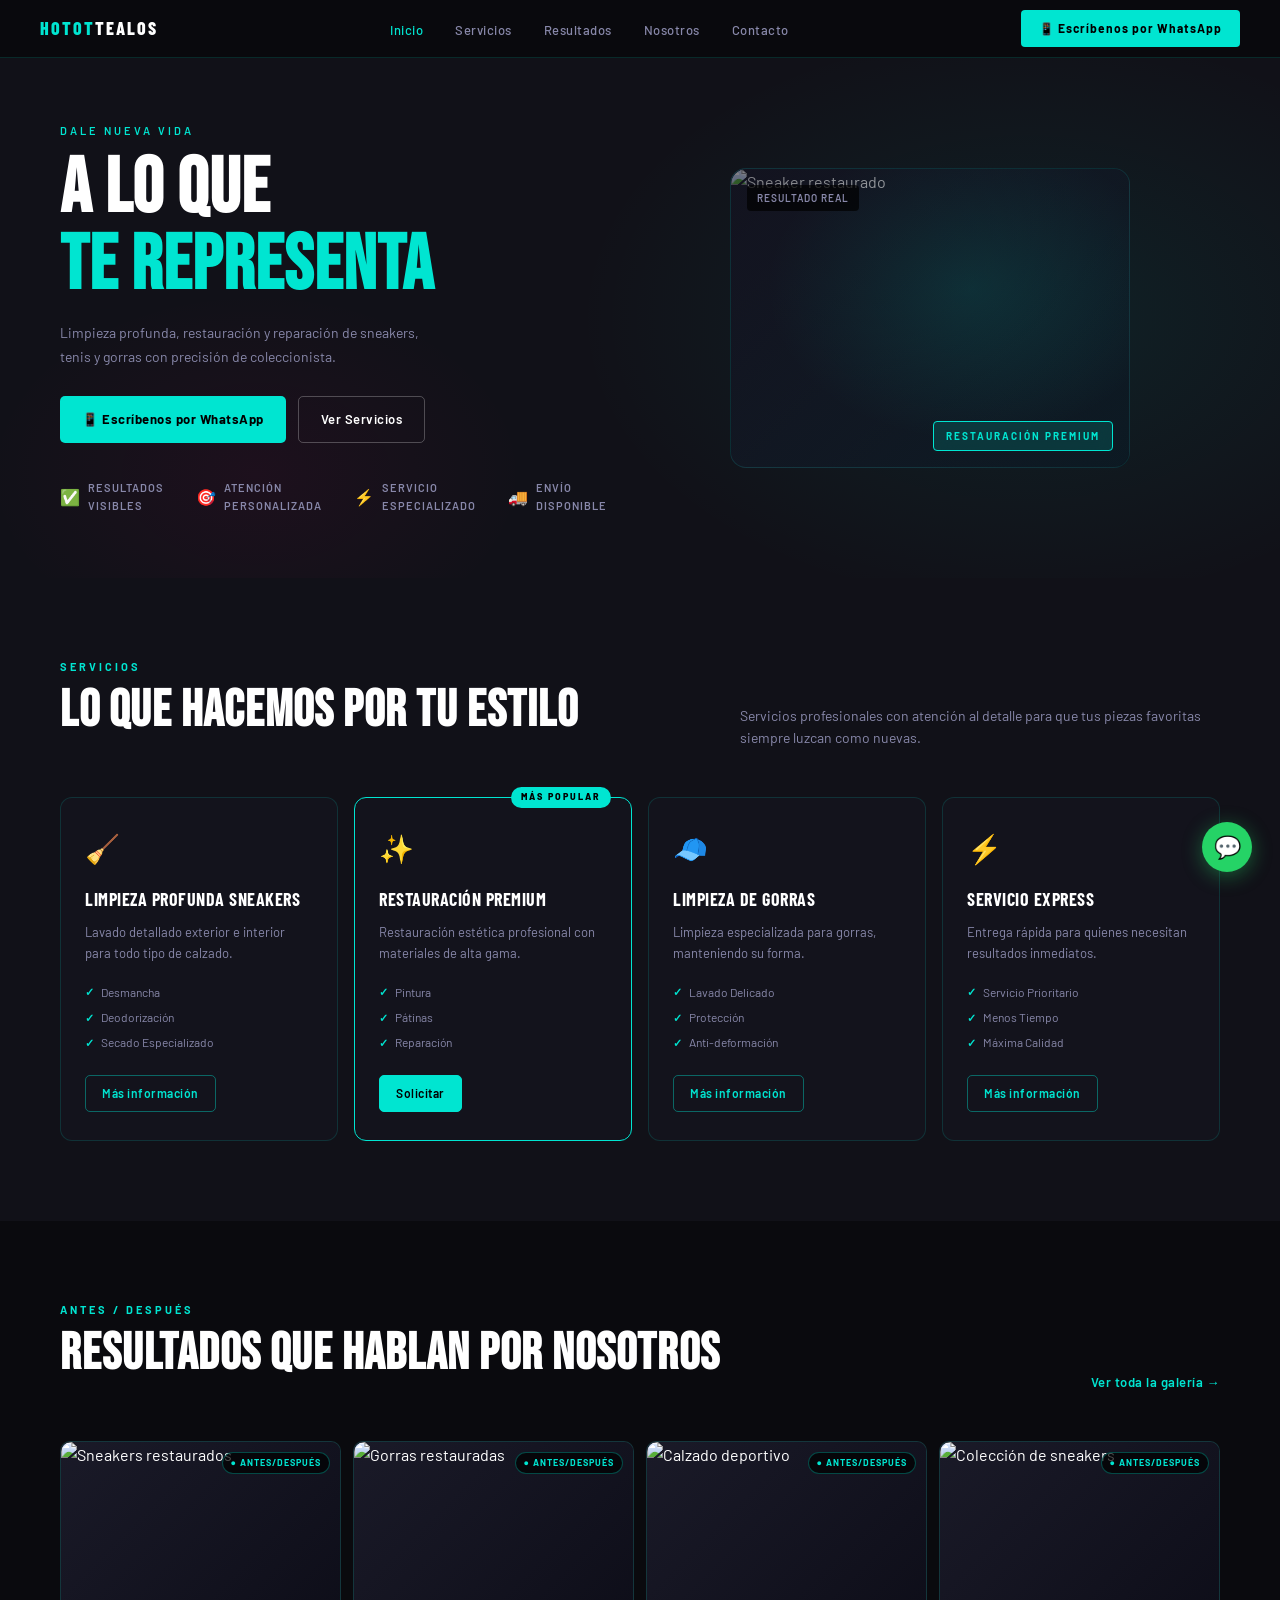
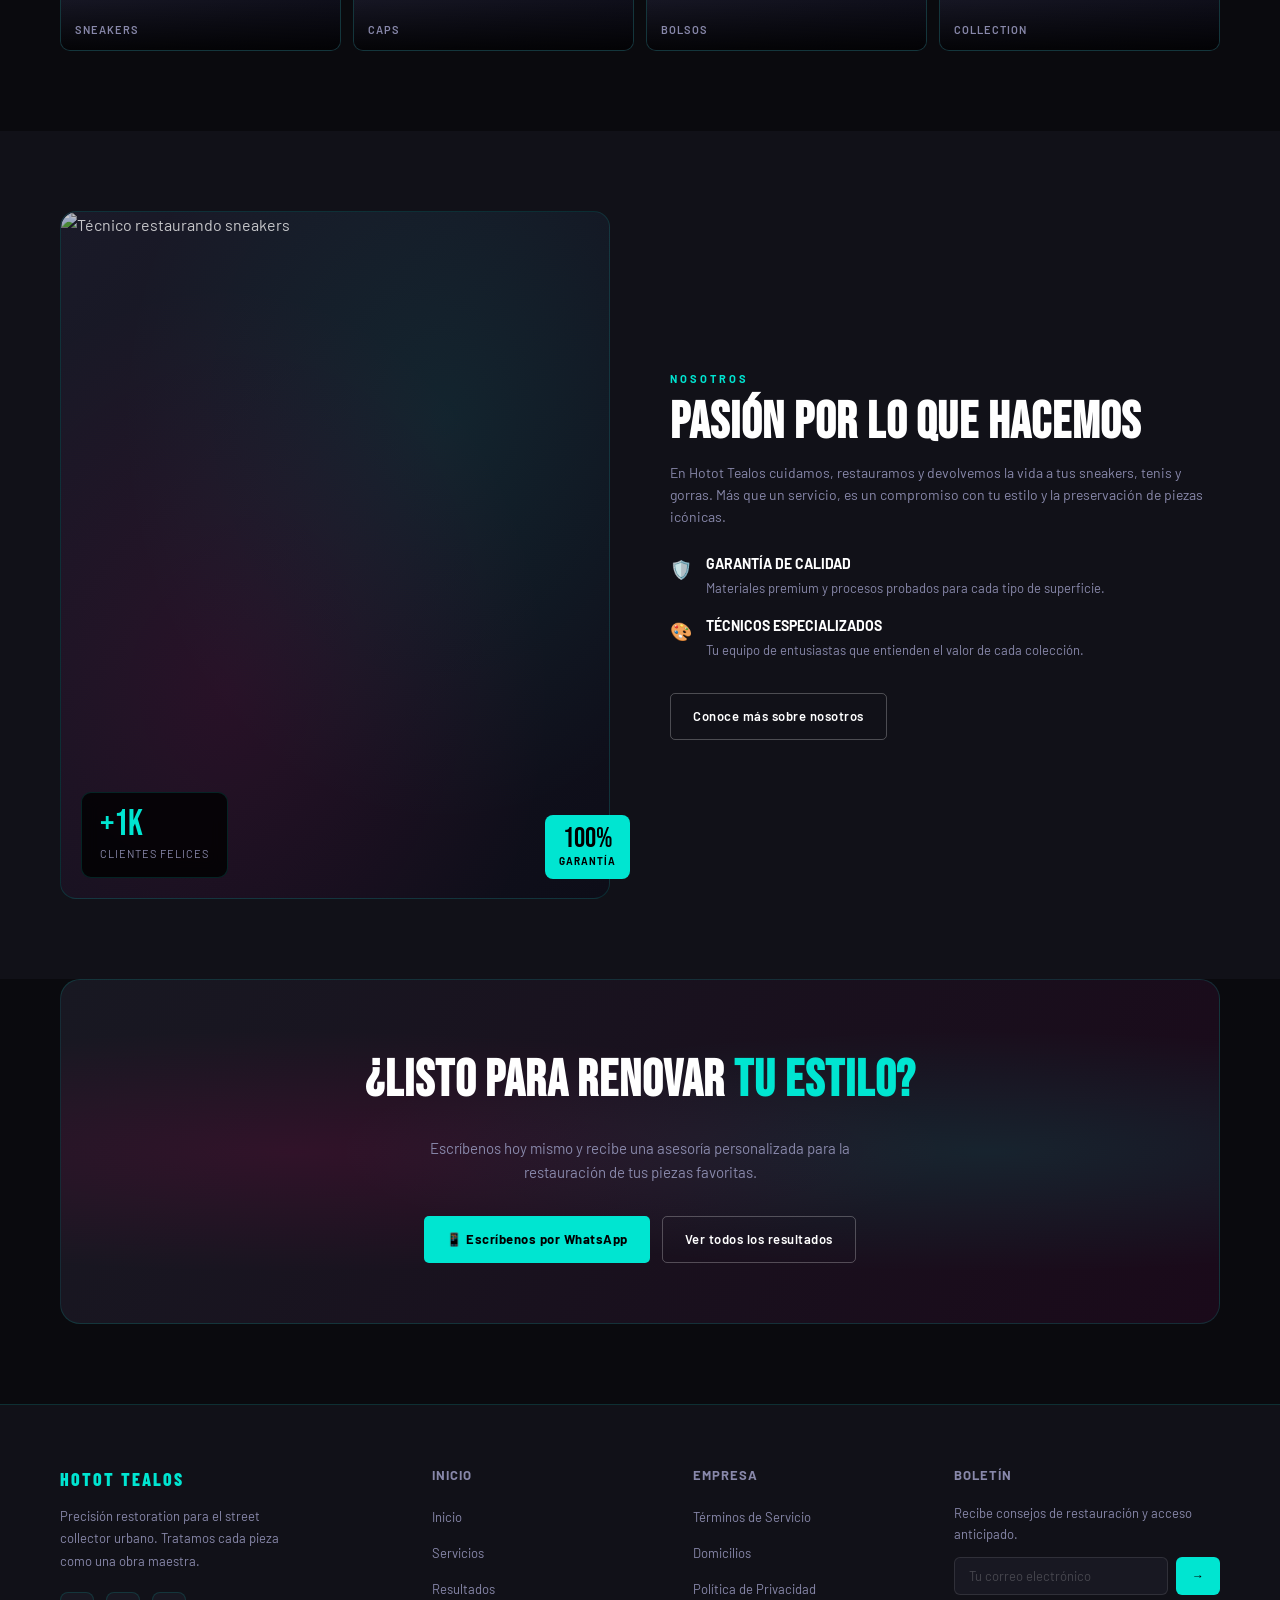
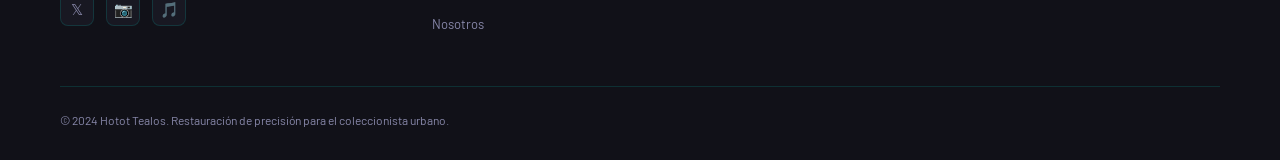
==== index.html @ 420d9d41 "sexo o si neeegro" ====
<!DOCTYPE html>
<html lang="es">
<head>
  <meta charset="UTF-8">
  <meta name="viewport" content="width=device-width, initial-scale=1.0">
  <title>Hotot Tealos – Inicio</title>
  <link href="https://fonts.googleapis.com/css2?family=Bebas+Neue&family=Barlow:wght@400;500;600;700;900&family=Barlow+Condensed:wght@700;800&display=swap" rel="stylesheet">
  <link rel="stylesheet" href="shared.css">
  <style>
    /* ══════════════════════════════
       HERO
    ══════════════════════════════ */
    .hero {
      display: grid; grid-template-columns: 1fr 1fr;
      min-height: 520px; padding: 60px;
      position: relative; overflow: hidden;
      background: var(--dark2);
    }
    .hero::before {
      content: ''; position: absolute; inset: 0;
      background: radial-gradient(ellipse 50% 80% at 80% 50%, rgba(0,229,209,.08) 0%, transparent 70%),
                  radial-gradient(ellipse 30% 50% at 20% 80%, rgba(224,0,106,.06) 0%, transparent 70%);
    }
    .hero-text {
      position: relative; z-index: 2;
      display: flex; flex-direction: column; justify-content: center;
    }
    .hero-eyebrow {
      font-size: 11px; font-weight: 600; letter-spacing: 3px;
      color: var(--cyan); text-transform: uppercase; margin-bottom: 12px;
    }
    .hero-title {
      font-family: var(--font-display);
      font-size: clamp(52px, 6vw, 82px);
      line-height: 1.0; letter-spacing: 1px; margin-bottom: 16px;
    }
    .hero-title .accent { color: var(--cyan); display: block; }
    .hero-desc { color: var(--muted); font-size: 14px; max-width: 380px; margin-bottom: 28px; line-height: 1.7; }
    .hero-btns { display: flex; gap: 12px; flex-wrap: wrap; margin-bottom: 36px; }
    .hero-stats { display: flex; gap: 32px; }
    .hero-stat { display: flex; align-items: center; gap: 8px; }
    .hero-stat-icon { color: var(--cyan); font-size: 16px; }
    .hero-stat-text { font-size: 11px; font-weight: 600; text-transform: uppercase; letter-spacing: 1px; color: var(--muted); }

    .hero-visual {
      position: relative; z-index: 2;
      display: flex; align-items: center; justify-content: center;
    }
    .hero-shoe-box {
      width: 100%; max-width: 400px; aspect-ratio: 4/3;
      background: linear-gradient(135deg, #1a1a28 0%, #0d0d18 100%);
      border-radius: 16px; border: 1px solid var(--border);
      display: flex; align-items: center; justify-content: center;
      position: relative; overflow: hidden;
    }
    .hero-shoe-box::before {
      content: ''; position: absolute; inset: 0;
      background: radial-gradient(ellipse at 60% 40%, rgba(0,229,209,.15) 0%, transparent 60%);
    }
    .hero-img {
      width: 100%; height: 100%; object-fit: cover;
      position: absolute; inset: 0; z-index: 0;
      opacity: 0.85; border-radius: 16px;
    }
    .hero-img-overlay {
      position: absolute; inset: 0; z-index: 1;
      background: linear-gradient(135deg, rgba(10,10,20,0.45) 0%, rgba(0,229,209,0.06) 100%);
      border-radius: 16px;
    }
    .hero-badge {
      position: absolute; bottom: 16px; right: 16px; z-index: 2;
      background: rgba(0,229,209,.15); border: 1px solid var(--cyan);
      color: var(--cyan); font-size: 10px; font-weight: 700;
      letter-spacing: 2px; padding: 6px 12px; border-radius: 4px;
      backdrop-filter: blur(8px);
    }
    .hero-tag {
      position: absolute; top: 16px; left: 16px; z-index: 2;
      background: rgba(0,0,0,.7); color: var(--muted);
      font-size: 10px; font-weight: 600; letter-spacing: 1px;
      padding: 5px 10px; border-radius: 4px;
    }

    /* ══════════════════════════════
       SERVICIOS (preview en home)
    ══════════════════════════════ */
    .services-grid { display: grid; grid-template-columns: repeat(4, 1fr); gap: 16px; }
    .service-card {
      background: var(--card); border: 1px solid var(--border);
      border-radius: 12px; padding: 28px 24px;
      transition: border-color .25s, transform .25s;
      cursor: pointer; position: relative;
    }
    .service-card:hover { border-color: var(--cyan); transform: translateY(-3px); }
    .service-card.popular { border-color: var(--cyan); }
    .popular-badge {
      position: absolute; top: -11px; right: 20px;
      background: var(--cyan); color: #000;
      font-size: 9px; font-weight: 800; letter-spacing: 2px;
      padding: 3px 10px; border-radius: 20px;
    }
    .service-icon { font-size: 28px; margin-bottom: 14px; }
    .service-name { font-family: var(--font-cond); font-size: 18px; font-weight: 700; margin-bottom: 8px; letter-spacing: 0.5px; }
    .service-desc { color: var(--muted); font-size: 13px; line-height: 1.6; margin-bottom: 16px; }
    .service-features { list-style: none; margin-bottom: 20px; }
    .service-features li { font-size: 12px; color: var(--muted); padding: 3px 0; display: flex; align-items: center; gap: 7px; }
    .service-features li::before { content: '✓'; color: var(--cyan); font-weight: 700; font-size: 11px; }

    /* ══════════════════════════════
       GALERÍA (preview en home)
    ══════════════════════════════ */
    .gallery-grid { display: grid; grid-template-columns: repeat(4, 1fr); gap: 12px; }
    .gallery-item {
      aspect-ratio: 4/3; background: var(--dark3);
      border-radius: 10px; overflow: hidden; position: relative;
      border: 1px solid var(--border); cursor: pointer;
      transition: transform .2s;
    }
    .gallery-item:hover { transform: scale(1.02); }
    .gallery-inner {
      width: 100%; height: 100%;
      display: flex; align-items: center; justify-content: center;
      background: linear-gradient(135deg, #1a1a28, #0d0d18);
      position: relative;
    }
    .gallery-img {
      width: 100%; height: 100%; object-fit: cover;
      position: absolute; inset: 0;
      transition: transform .35s ease; border-radius: 10px;
    }
    .gallery-item:hover .gallery-img { transform: scale(1.06); }
    .gallery-label {
      position: absolute; bottom: 0; left: 0; right: 0;
      padding: 20px 14px 12px;
      background: linear-gradient(transparent, rgba(0,0,0,.8));
      font-size: 11px; font-weight: 600; letter-spacing: 1px;
      text-transform: uppercase; color: var(--muted);
    }
    .gallery-tag {
      position: absolute; top: 10px; right: 10px;
      background: rgba(0,0,0,.7); color: var(--cyan);
      font-size: 9px; font-weight: 700; letter-spacing: 1px;
      padding: 3px 8px; border-radius: 20px;
      border: 1px solid rgba(0,229,209,.3);
    }
    .gallery-link {
      display: inline-flex; align-items: center; gap: 6px;
      color: var(--cyan); font-size: 13px; font-weight: 600;
      letter-spacing: 0.5px; text-decoration: none;
      transition: gap .2s;
    }
    .gallery-link:hover { gap: 10px; }

    /* ══════════════════════════════
       NOSOTROS (snippet en home)
    ══════════════════════════════ */
    .about-grid { display: grid; grid-template-columns: 1fr 1fr; gap: 60px; align-items: center; }
    .about-box {
      width: 100%; aspect-ratio: 4/5;
      background: linear-gradient(135deg, #1a1a28, #0d0d18);
      border-radius: 16px; border: 1px solid var(--border);
      display: flex; align-items: center; justify-content: center;
      overflow: hidden; position: relative;
    }
    .about-box::before {
      content: ''; position: absolute; inset: 0;
      background: radial-gradient(ellipse at 30% 70%, rgba(224,0,106,.1) 0%, transparent 60%),
                  radial-gradient(ellipse at 70% 30%, rgba(0,229,209,.08) 0%, transparent 60%);
    }
    .about-img {
      width: 100%; height: 100%; object-fit: cover;
      position: absolute; inset: 0; border-radius: 16px; opacity: 0.75;
    }
    .about-counter {
      position: absolute; bottom: 20px; left: 20px;
      background: rgba(0,0,0,.8); border: 1px solid var(--border);
      border-radius: 10px; padding: 14px 18px; backdrop-filter: blur(8px);
    }
    .about-counter-num { font-family: var(--font-display); font-size: 36px; color: var(--cyan); line-height: 1; }
    .about-counter-label { font-size: 11px; color: var(--muted); letter-spacing: 1px; margin-top: 2px; }
    .about-visual { position: relative; }
    .about-pct {
      position: absolute; bottom: 20px; right: -20px;
      background: var(--cyan); color: #000;
      border-radius: 8px; padding: 10px 14px; text-align: center;
    }
    .about-pct-num { font-family: var(--font-display); font-size: 28px; line-height: 1; }
    .about-pct-label { font-size: 10px; font-weight: 700; letter-spacing: 1px; }
    .about-points { list-style: none; margin: 24px 0 32px; display: flex; flex-direction: column; gap: 16px; }
    .about-point { display: flex; gap: 14px; align-items: flex-start; }
    .about-point-icon { color: var(--cyan); font-size: 18px; flex-shrink: 0; margin-top: 2px; }
    .about-point-title { font-weight: 700; font-size: 14px; margin-bottom: 3px; }
    .about-point-text { color: var(--muted); font-size: 13px; }

    /* ── RESPONSIVE ── */
    @media (max-width: 900px) {
      .hero, .about-grid { grid-template-columns: 1fr; }
      .hero { padding: 40px 24px; }
      .services-grid { grid-template-columns: 1fr 1fr; }
      .gallery-grid { grid-template-columns: repeat(2, 1fr); }
    }
    @media (max-width: 600px) {
      .services-grid { grid-template-columns: 1fr; }
    }
  </style>
</head>
<body>

<!-- ── NAVBAR ── -->
<nav>
  <a href="index.html" class="nav-logo">HOTOT<span>TEALOS</span></a>
  <ul class="nav-links">
    <li><a href="index.html" class="active">Inicio</a></li>
    <li><a href="servicios.html">Servicios</a></li>
    <li><a href="resultados.html">Resultados</a></li>
    <li><a href="nosotros.html">Nosotros</a></li>
    <li><a href="contacto.html">Contacto</a></li>
  </ul>
  <a href="contacto.html" class="btn-wa">📱 Escríbenos por WhatsApp</a>
</nav>

<!-- ══════════ CONTENIDO: INICIO ══════════ -->
<div class="page-content">

  <!-- Hero -->
  <section class="hero">
    <div class="hero-text anim-hero">
      <p class="hero-eyebrow">Dale Nueva Vida</p>
      <h1 class="hero-title">
        A LO QUE<br>
        <span class="accent">TE REPRESENTA</span>
      </h1>
      <p class="hero-desc">Limpieza profunda, restauración y reparación de sneakers, tenis y gorras con precisión de coleccionista.</p>
      <div class="hero-btns">
        <a href="contacto.html" class="btn-primary">📱 Escríbenos por WhatsApp</a>
        <a href="servicios.html" class="btn-outline">Ver Servicios</a>
      </div>
      <div class="hero-stats">
        <div class="hero-stat">
          <span class="hero-stat-icon">✅</span>
          <span class="hero-stat-text">Resultados<br>Visibles</span>
        </div>
        <div class="hero-stat">
          <span class="hero-stat-icon">🎯</span>
          <span class="hero-stat-text">Atención<br>Personalizada</span>
        </div>
        <div class="hero-stat">
          <span class="hero-stat-icon">⚡</span>
          <span class="hero-stat-text">Servicio<br>Especializado</span>
        </div>
        <div class="hero-stat">
          <span class="hero-stat-icon">🚚</span>
          <span class="hero-stat-text">Envío<br>Disponible</span>
        </div>
      </div>
    </div>
    <div class="hero-visual anim-hero-delay">
      <div class="hero-shoe-box">
        <img class="hero-img" src="https://images.unsplash.com/photo-1542291026-7eec264c27ff?w=800&q=80" alt="Sneaker restaurado" loading="eager">
        <div class="hero-img-overlay"></div>
        <span class="hero-badge">RESTAURACIÓN PREMIUM</span>
        <span class="hero-tag">RESULTADO REAL</span>
      </div>
    </div>
  </section>

  <!-- Servicios preview -->
  <section class="section section-alt">
    <div class="section-head">
      <div>
        <p class="section-label">Servicios</p>
        <h2 class="section-title">LO QUE HACEMOS POR TU ESTILO</h2>
      </div>
      <p class="section-subtitle">Servicios profesionales con atención al detalle para que tus piezas favoritas siempre luzcan como nuevas.</p>
    </div>
    <div class="services-grid">
      <div class="service-card">
        <div class="service-icon">🧹</div>
        <div class="service-name">LIMPIEZA PROFUNDA SNEAKERS</div>
        <div class="service-desc">Lavado detallado exterior e interior para todo tipo de calzado.</div>
        <ul class="service-features">
          <li>Desmancha</li>
          <li>Deodorización</li>
          <li>Secado Especializado</li>
        </ul>
        <a href="servicios.html" class="btn-sm">Más información</a>
      </div>
      <div class="service-card popular">
        <span class="popular-badge">MÁS POPULAR</span>
        <div class="service-icon">✨</div>
        <div class="service-name">RESTAURACIÓN PREMIUM</div>
        <div class="service-desc">Restauración estética profesional con materiales de alta gama.</div>
        <ul class="service-features">
          <li>Pintura</li>
          <li>Pátinas</li>
          <li>Reparación</li>
        </ul>
        <a href="contacto.html" class="btn-sm filled">Solicitar</a>
      </div>
      <div class="service-card">
        <div class="service-icon">🧢</div>
        <div class="service-name">LIMPIEZA DE GORRAS</div>
        <div class="service-desc">Limpieza especializada para gorras, manteniendo su forma.</div>
        <ul class="service-features">
          <li>Lavado Delicado</li>
          <li>Protección</li>
          <li>Anti-deformación</li>
        </ul>
        <a href="servicios.html" class="btn-sm">Más información</a>
      </div>
      <div class="service-card">
        <div class="service-icon">⚡</div>
        <div class="service-name">SERVICIO EXPRESS</div>
        <div class="service-desc">Entrega rápida para quienes necesitan resultados inmediatos.</div>
        <ul class="service-features">
          <li>Servicio Prioritario</li>
          <li>Menos Tiempo</li>
          <li>Máxima Calidad</li>
        </ul>
        <a href="servicios.html" class="btn-sm">Más información</a>
      </div>
    </div>
  </section>

  <!-- Galería preview -->
  <section class="section">
    <div class="section-head">
      <div>
        <p class="section-label">Antes / Después</p>
        <h2 class="section-title">RESULTADOS QUE HABLAN POR NOSOTROS</h2>
      </div>
      <a href="resultados.html" class="gallery-link">Ver toda la galería →</a>
    </div>
    <div class="gallery-grid">
      <div class="gallery-item">
        <div class="gallery-inner">
          <img class="gallery-img" src="https://images.unsplash.com/photo-1600269452121-4f2416e55c28?w=600&q=80" alt="Sneakers restaurados">
          <div class="gallery-label">SNEAKERS</div>
          <div class="gallery-tag">● ANTES/DESPUÉS</div>
        </div>
      </div>
      <div class="gallery-item">
        <div class="gallery-inner">
          <img class="gallery-img" src="https://images.unsplash.com/photo-1588850561407-ed78c282e89b?w=600&q=80" alt="Gorras restauradas">
          <div class="gallery-label">CAPS</div>
          <div class="gallery-tag">● ANTES/DESPUÉS</div>
        </div>
      </div>
      <div class="gallery-item">
        <div class="gallery-inner">
          <img class="gallery-img" src="https://images.unsplash.com/photo-1491553895911-0055eca6402d?w=600&q=80" alt="Calzado deportivo">
          <div class="gallery-label">BOLSOS</div>
          <div class="gallery-tag">● ANTES/DESPUÉS</div>
        </div>
      </div>
      <div class="gallery-item">
        <div class="gallery-inner">
          <img class="gallery-img" src="https://images.unsplash.com/photo-1542291026-7eec264c27ff?w=600&q=80" alt="Colección de sneakers">
          <div class="gallery-label">COLLECTION</div>
          <div class="gallery-tag">● ANTES/DESPUÉS</div>
        </div>
      </div>
    </div>
  </section>

  <!-- Nosotros snippet -->
  <section class="section section-alt">
    <div class="about-grid">
      <div class="about-visual">
        <div class="about-box">
          <img class="about-img" src="https://images.unsplash.com/photo-1525966222134-fcfa99b8ae77?w=700&q=80" alt="Técnico restaurando sneakers">
          <div class="about-counter">
            <div class="about-counter-num">+1K</div>
            <div class="about-counter-label">CLIENTES FELICES</div>
          </div>
        </div>
        <div class="about-pct">
          <div class="about-pct-num">100%</div>
          <div class="about-pct-label">GARANTÍA</div>
        </div>
      </div>
      <div class="about-text">
        <p class="section-label">Nosotros</p>
        <h2 class="section-title">PASIÓN POR LO QUE HACEMOS</h2>
        <p style="color:var(--muted);font-size:14px;margin-top:12px;">En Hotot Tealos cuidamos, restauramos y devolvemos la vida a tus sneakers, tenis y gorras. Más que un servicio, es un compromiso con tu estilo y la preservación de piezas icónicas.</p>
        <ul class="about-points">
          <li class="about-point">
            <span class="about-point-icon">🛡️</span>
            <div>
              <div class="about-point-title">GARANTÍA DE CALIDAD</div>
              <div class="about-point-text">Materiales premium y procesos probados para cada tipo de superficie.</div>
            </div>
          </li>
          <li class="about-point">
            <span class="about-point-icon">🎨</span>
            <div>
              <div class="about-point-title">TÉCNICOS ESPECIALIZADOS</div>
              <div class="about-point-text">Tu equipo de entusiastas que entienden el valor de cada colección.</div>
            </div>
          </li>
        </ul>
        <a href="nosotros.html" class="btn-outline">Conoce más sobre nosotros</a>
      </div>
    </div>
  </section>

  <!-- CTA -->
  <div class="cta-banner">
    <h2 class="cta-title">¿LISTO PARA RENOVAR <span class="accent">TU ESTILO?</span></h2>
    <p class="cta-desc">Escríbenos hoy mismo y recibe una asesoría personalizada para la restauración de tus piezas favoritas.</p>
    <div class="cta-btns">
      <a href="contacto.html" class="btn-primary">📱 Escríbenos por WhatsApp</a>
      <a href="resultados.html" class="btn-outline">Ver todos los resultados</a>
    </div>
  </div>

  <!-- Footer -->
  <footer>
    <div class="footer-grid">
      <div>
        <div class="footer-brand-name">HOTOT TEALOS</div>
        <p class="footer-brand-desc">Precisión restoration para el street collector urbano. Tratamos cada pieza como una obra maestra.</p>
        <div class="footer-socials">
          <a class="social-btn" href="#">𝕏</a>
          <a class="social-btn" href="#">📷</a>
          <a class="social-btn" href="#">🎵</a>
        </div>
      </div>
      <div>
        <div class="footer-col-title">Inicio</div>
        <ul class="footer-links">
          <li><a href="index.html">Inicio</a></li>
          <li><a href="servicios.html">Servicios</a></li>
          <li><a href="resultados.html">Resultados</a></li>
          <li><a href="nosotros.html">Nosotros</a></li>
        </ul>
      </div>
      <div>
        <div class="footer-col-title">Empresa</div>
        <ul class="footer-links">
          <li><a href="#">Términos de Servicio</a></li>
          <li><a href="#">Domicilios</a></li>
          <li><a href="#">Política de Privacidad</a></li>
        </ul>
      </div>
      <div>
        <div class="footer-col-title">Boletín</div>
        <p style="color:var(--muted);font-size:13px;margin-bottom:12px;">Recibe consejos de restauración y acceso anticipado.</p>
        <div class="footer-newsletter">
          <input class="newsletter-input" type="email" placeholder="Tu correo electrónico">
          <button class="newsletter-btn">→</button>
        </div>
      </div>
    </div>
    <div class="footer-bottom">
      <span>© 2024 Hotot Tealos. Restauración de precisión para el coleccionista urbano.</span>
    </div>
  </footer>
</div>

<!-- WhatsApp FAB -->
<a class="wa-fab" href="contacto.html" title="WhatsApp">💬</a>

</body>
</html>
---- shared.css ----
/* ═══════════════════════════════════════════════════
   HOTOT TEALOS — shared.css
   Estilos globales compartidos por todas las páginas
   ═══════════════════════════════════════════════════ */

/* ── VARIABLES ── */
:root {
  --cyan: #00E5D1;
  --magenta: #E0006A;
  --dark: #0A0A0E;
  --dark2: #111118;
  --dark3: #181822;
  --dark4: #1E1E2A;
  --card: #13131C;
  --border: rgba(0,229,209,0.15);
  --text: #FFFFFF;
  --muted: #8888AA;
  --font-display: 'Bebas Neue', sans-serif;
  --font-body: 'Barlow', sans-serif;
  --font-cond: 'Barlow Condensed', sans-serif;
}

/* ── RESET ── */
*, *::before, *::after { box-sizing: border-box; margin: 0; padding: 0; }
html { scroll-behavior: smooth; }
body {
  background: var(--dark);
  color: var(--text);
  font-family: var(--font-body);
  line-height: 1.6;
  overflow-x: hidden;
}

/* ── NAVBAR ── */
nav {
  position: fixed; top: 0; left: 0; right: 0; z-index: 100;
  display: flex; align-items: center; justify-content: space-between;
  padding: 0 40px;
  height: 58px;
  background: rgba(10,10,14,0.92);
  backdrop-filter: blur(12px);
  border-bottom: 1px solid var(--border);
}
.nav-logo {
  font-family: var(--font-cond);
  font-size: 18px; font-weight: 800;
  letter-spacing: 2px; color: var(--cyan);
  text-decoration: none;
}
.nav-logo span { color: var(--text); }
.nav-links { display: flex; gap: 32px; list-style: none; }
.nav-links a {
  color: var(--muted); font-size: 13px; font-weight: 500;
  text-decoration: none; letter-spacing: 0.5px;
  transition: color .2s;
}
.nav-links a:hover { color: var(--text); }
.nav-links a.active { color: var(--cyan); }
.btn-wa {
  background: var(--cyan); color: #000; font-weight: 700;
  font-size: 12px; letter-spacing: 1px; padding: 9px 18px;
  border-radius: 4px; text-decoration: none; border: none;
  cursor: pointer; transition: opacity .2s;
  display: flex; align-items: center; gap: 6px;
}
.btn-wa:hover { opacity: .85; }

/* ── PÁGINA WRAPPER ── */
.page-content { padding-top: 58px; min-height: 100vh; }

/* ── BOTONES GLOBALES ── */
.btn-primary {
  background: var(--cyan); color: #000; font-weight: 700;
  font-size: 13px; padding: 12px 22px; border-radius: 5px;
  border: none; cursor: pointer; letter-spacing: 0.5px;
  display: inline-flex; align-items: center; gap: 7px;
  transition: transform .15s, opacity .15s;
  text-decoration: none;
}
.btn-primary:hover { transform: translateY(-1px); opacity: .9; }

.btn-outline {
  background: transparent; color: var(--text); font-weight: 600;
  font-size: 13px; padding: 12px 22px; border-radius: 5px;
  border: 1px solid rgba(255,255,255,.25); cursor: pointer;
  letter-spacing: 0.5px; transition: border-color .2s;
  text-decoration: none; display: inline-flex; align-items: center; gap: 7px;
}
.btn-outline:hover { border-color: var(--cyan); color: var(--cyan); }

.btn-sm {
  background: transparent; border: 1px solid rgba(0,229,209,.4);
  color: var(--cyan); font-size: 12px; font-weight: 600;
  padding: 8px 16px; border-radius: 5px; cursor: pointer;
  letter-spacing: 0.5px; transition: background .2s;
  text-decoration: none; display: inline-block;
}
.btn-sm:hover { background: rgba(0,229,209,.1); }
.btn-sm.filled { background: var(--cyan); color: #000; border-color: var(--cyan); }
.btn-sm.filled:hover { opacity: .85; }

/* ── SECCIONES ── */
.section { padding: 80px 60px; }
.section-alt { background: var(--dark2); }
.section-label {
  font-size: 11px; font-weight: 700; letter-spacing: 3px;
  text-transform: uppercase; color: var(--cyan); margin-bottom: 8px;
}
.section-title {
  font-family: var(--font-display);
  font-size: clamp(32px, 4vw, 52px);
  letter-spacing: 1px; line-height: 1.05; margin-bottom: 12px;
}
.section-subtitle { color: var(--muted); font-size: 14px; max-width: 480px; }
.section-head {
  display: flex; justify-content: space-between;
  align-items: flex-end; margin-bottom: 48px;
  flex-wrap: wrap; gap: 16px;
}

/* ── CTA BANNER ── */
.cta-banner {
  margin: 0 60px 80px;
  background: linear-gradient(120deg, var(--dark3) 0%, #1a0a1a 100%);
  border: 1px solid var(--border); border-radius: 20px;
  padding: 60px 80px; text-align: center;
  position: relative; overflow: hidden;
}
.cta-banner::before {
  content: ''; position: absolute; inset: 0;
  background: radial-gradient(ellipse at 20% 50%, rgba(224,0,106,.12) 0%, transparent 50%),
              radial-gradient(ellipse at 80% 50%, rgba(0,229,209,.1) 0%, transparent 50%);
}
.cta-banner > * { position: relative; z-index: 1; }
.cta-title {
  font-family: var(--font-display);
  font-size: clamp(36px, 4vw, 56px);
  margin-bottom: 14px; letter-spacing: 1px;
}
.cta-title .accent { color: var(--cyan); }
.cta-desc { color: var(--muted); font-size: 15px; max-width: 500px; margin: 0 auto 32px; }
.cta-btns { display: flex; gap: 12px; justify-content: center; flex-wrap: wrap; }

/* ── FOOTER ── */
footer {
  background: var(--dark2);
  border-top: 1px solid var(--border);
  padding: 60px 60px 30px;
}
.footer-grid {
  display: grid; grid-template-columns: 1.5fr 1fr 1fr 1.2fr;
  gap: 40px; margin-bottom: 50px;
}
.footer-brand-name {
  font-family: var(--font-cond); font-size: 18px; font-weight: 800;
  color: var(--cyan); letter-spacing: 2px; margin-bottom: 12px;
}
.footer-brand-desc { color: var(--muted); font-size: 13px; line-height: 1.7; max-width: 240px; margin-bottom: 20px; }
.footer-socials { display: flex; gap: 12px; }
.social-btn {
  width: 34px; height: 34px; border-radius: 8px;
  background: var(--dark3); border: 1px solid var(--border);
  display: flex; align-items: center; justify-content: center;
  font-size: 15px; cursor: pointer; transition: border-color .2s;
  text-decoration: none; color: var(--muted);
}
.social-btn:hover { border-color: var(--cyan); color: var(--cyan); }
.footer-col-title {
  font-weight: 700; font-size: 13px; letter-spacing: 1px;
  text-transform: uppercase; color: var(--muted); margin-bottom: 18px;
}
.footer-links { list-style: none; display: flex; flex-direction: column; gap: 10px; }
.footer-links a { color: var(--muted); font-size: 13px; text-decoration: none; transition: color .2s; }
.footer-links a:hover { color: var(--cyan); }
.footer-newsletter { display: flex; gap: 8px; margin-top: 12px; }
.newsletter-input {
  flex: 1; background: var(--dark3); border: 1px solid rgba(255,255,255,.1);
  color: var(--text); font-family: var(--font-body);
  padding: 10px 14px; border-radius: 6px; outline: none; font-size: 13px;
  transition: border-color .2s;
}
.newsletter-input::placeholder { color: rgba(255,255,255,.2); font-size: 13px; }
.newsletter-input:focus { border-color: var(--cyan); }
.newsletter-btn {
  background: var(--cyan); color: #000; font-weight: 700;
  font-size: 12px; padding: 10px 16px; border-radius: 6px;
  border: none; cursor: pointer; transition: opacity .2s;
}
.newsletter-btn:hover { opacity: .85; }
.footer-bottom {
  display: flex; align-items: center; justify-content: space-between;
  border-top: 1px solid var(--border); padding-top: 24px;
  font-size: 12px; color: var(--muted);
}

/* ── WHATSAPP FAB ── */
.wa-fab {
  position: fixed; bottom: 28px; right: 28px; z-index: 200;
  width: 50px; height: 50px; border-radius: 50%;
  background: #25D366; border: none; cursor: pointer;
  display: flex; align-items: center; justify-content: center;
  font-size: 22px; box-shadow: 0 4px 20px rgba(37,211,102,.4);
  transition: transform .2s, box-shadow .2s;
  text-decoration: none;
}
.wa-fab:hover { transform: scale(1.1); box-shadow: 0 6px 28px rgba(37,211,102,.5); }

/* ── ANIMACIONES ── */
@keyframes fadeUp {
  from { opacity: 0; transform: translateY(20px); }
  to   { opacity: 1; transform: translateY(0); }
}
.anim-hero      { animation: fadeUp .5s ease both; }
.anim-hero-delay { animation: fadeUp .5s ease .1s both; }

/* ── RESPONSIVE ── */
@media (max-width: 900px) {
  nav { padding: 0 20px; }
  .nav-links { display: none; }
  .section { padding: 50px 24px; }
  .footer-grid { grid-template-columns: 1fr 1fr; }
  .cta-banner { margin: 0 24px 50px; padding: 40px 30px; }
}
@media (max-width: 600px) {
  .footer-grid { grid-template-columns: 1fr; }
}
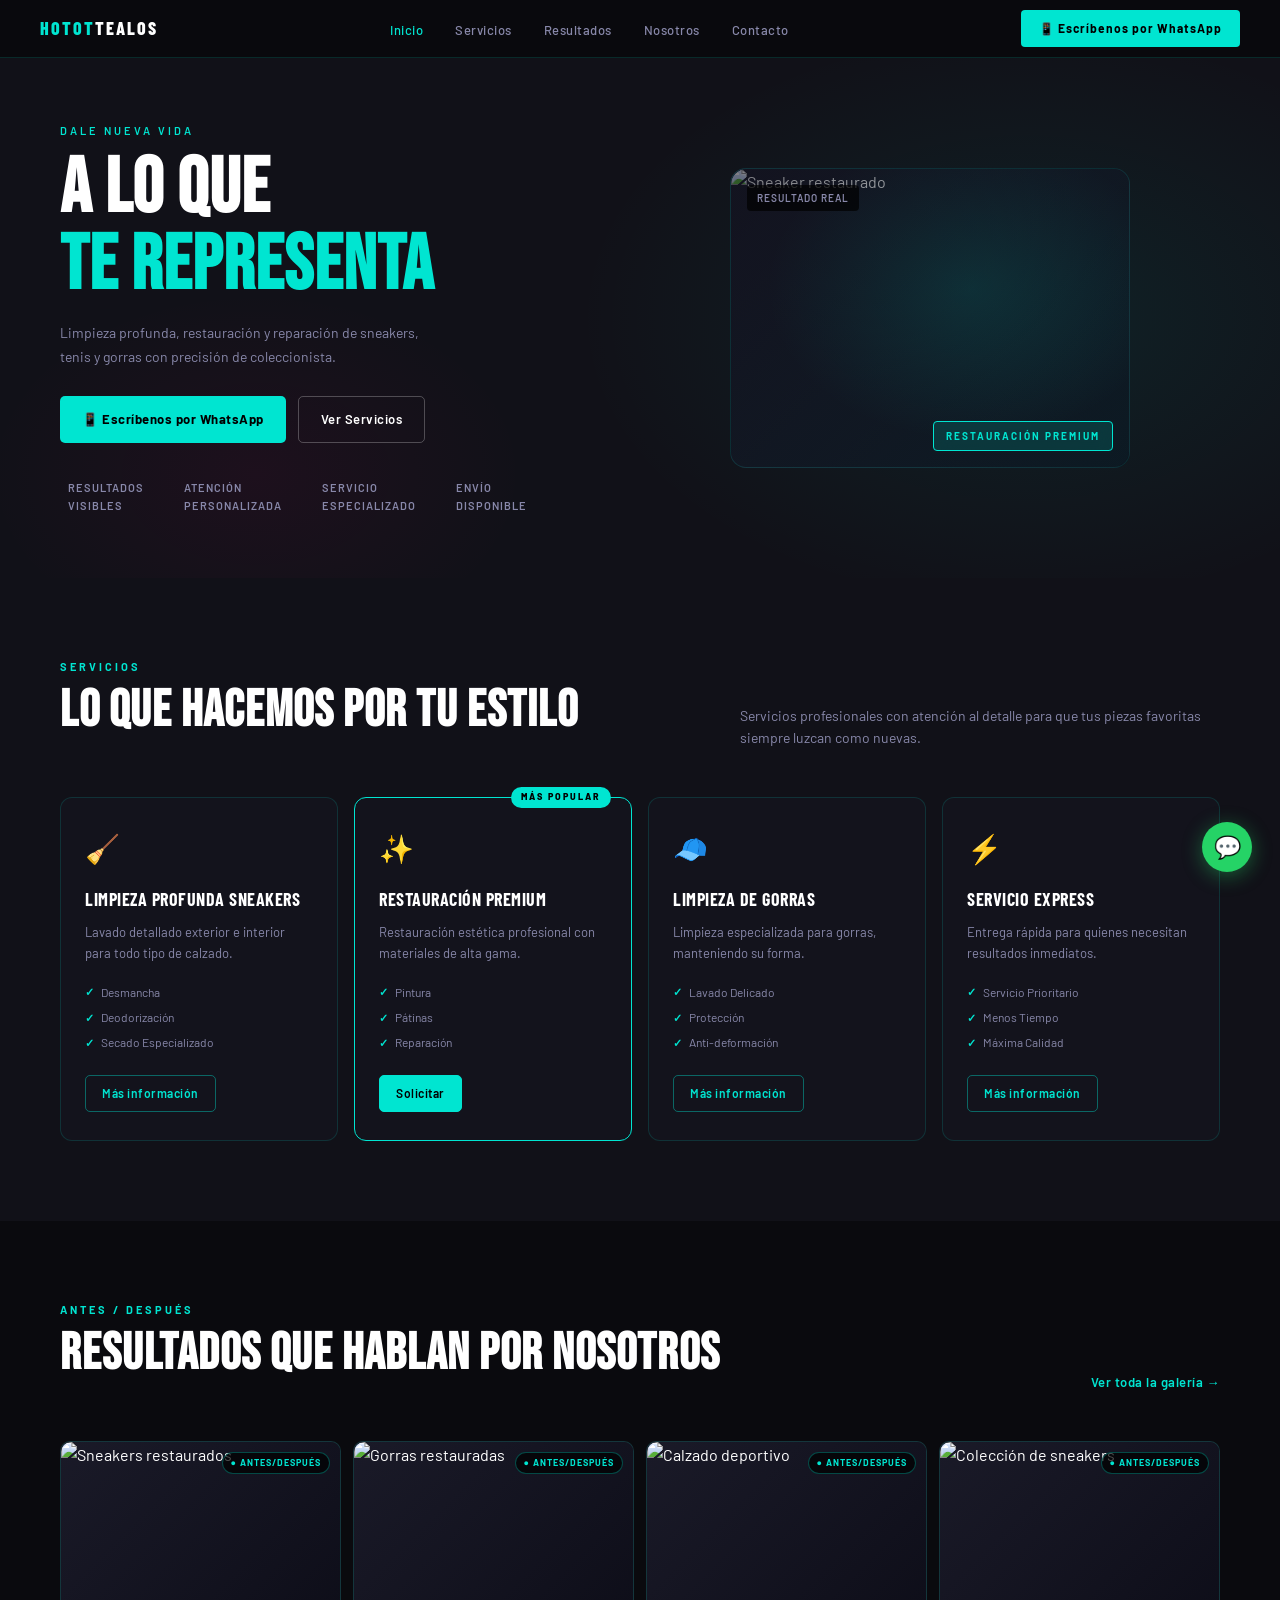
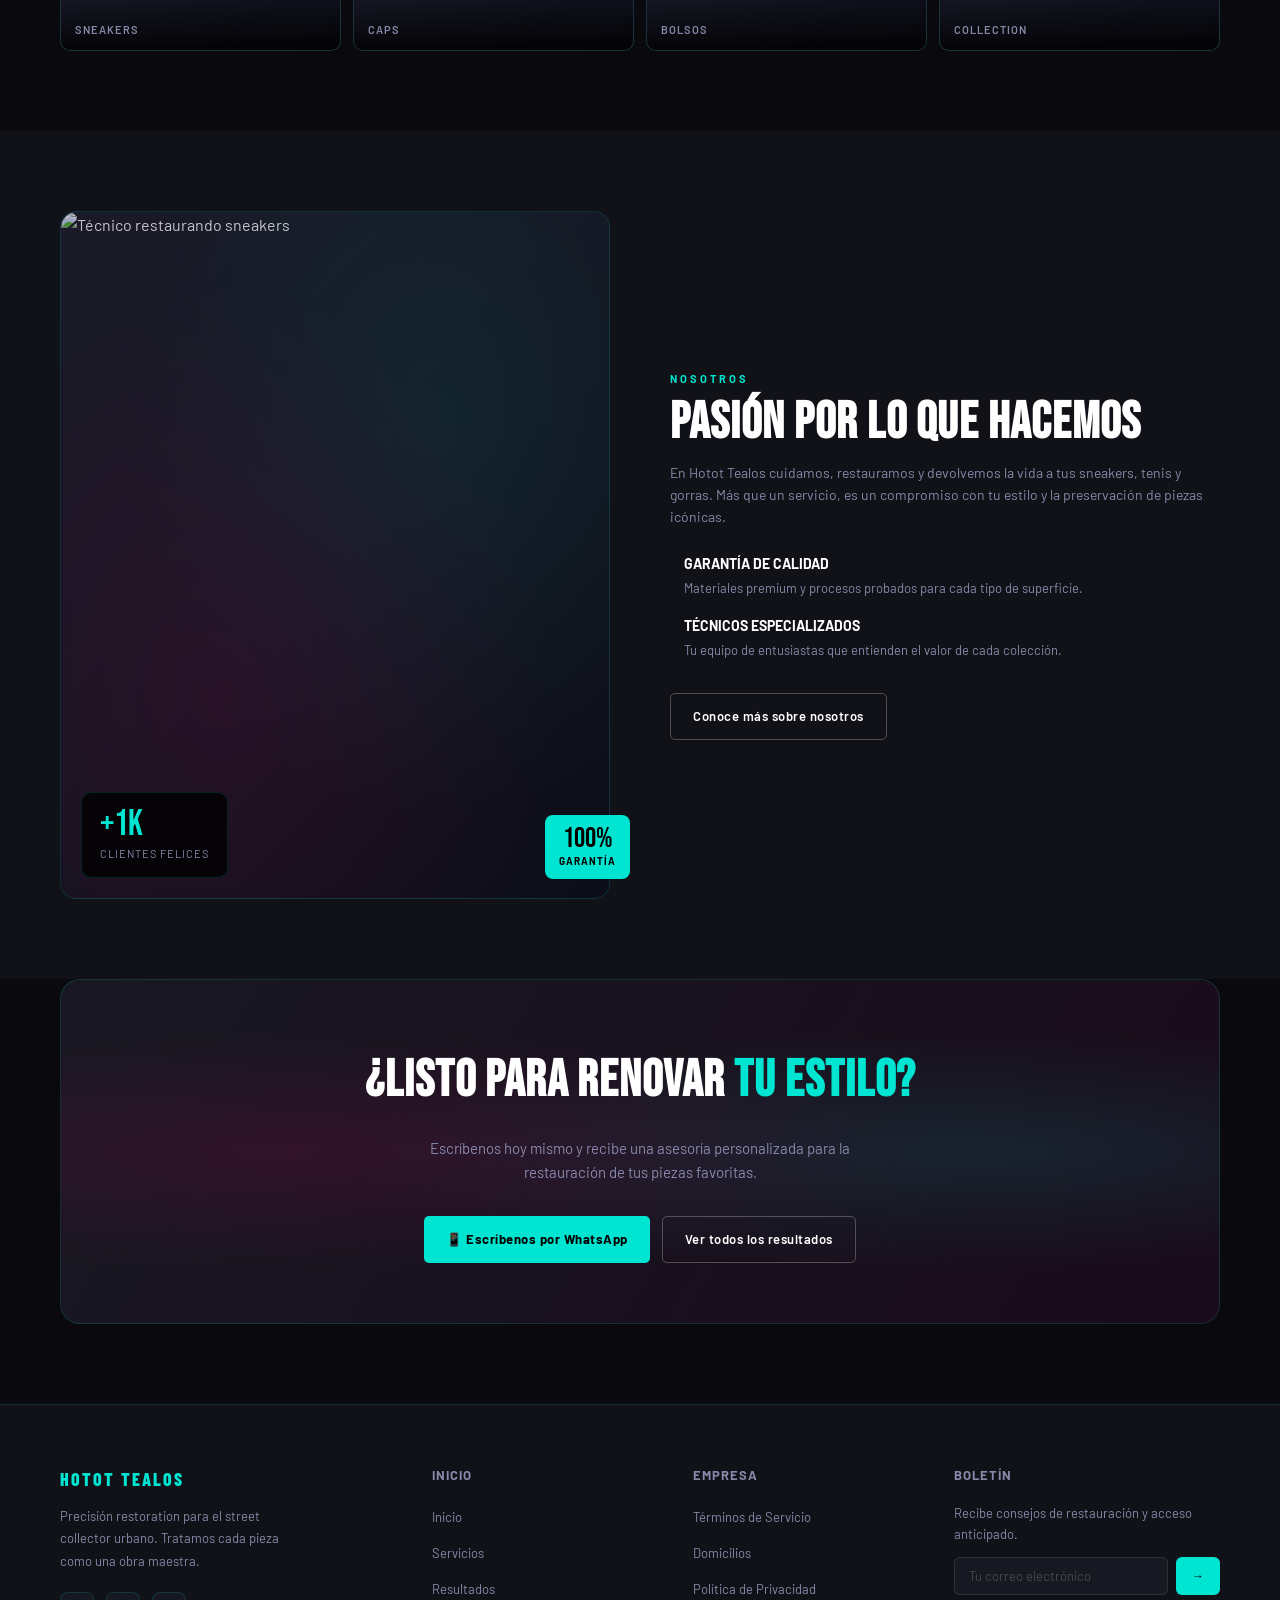
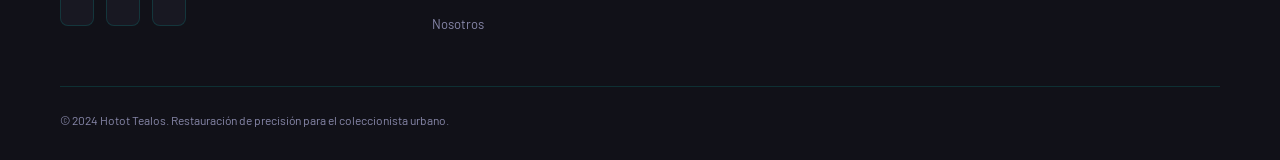
==== commit c3941ac4: "borrar iconos" ====
--- a/index.html
+++ b/index.html
@@ -237,19 +237,19 @@
       </div>
       <div class="hero-stats">
         <div class="hero-stat">
-          <span class="hero-stat-icon">✅</span>
+          <span class="hero-stat-icon"></span>
           <span class="hero-stat-text">Resultados<br>Visibles</span>
         </div>
         <div class="hero-stat">
-          <span class="hero-stat-icon">🎯</span>
+          <span class="hero-stat-icon"></span>
           <span class="hero-stat-text">Atención<br>Personalizada</span>
         </div>
         <div class="hero-stat">
-          <span class="hero-stat-icon">⚡</span>
+          <span class="hero-stat-icon"></span>
           <span class="hero-stat-text">Servicio<br>Especializado</span>
         </div>
         <div class="hero-stat">
-          <span class="hero-stat-icon">🚚</span>
+          <span class="hero-stat-icon"></span>
           <span class="hero-stat-text">Envío<br>Disponible</span>
         </div>
       </div>
@@ -385,14 +385,14 @@
         <p style="color:var(--muted);font-size:14px;margin-top:12px;">En Hotot Tealos cuidamos, restauramos y devolvemos la vida a tus sneakers, tenis y gorras. Más que un servicio, es un compromiso con tu estilo y la preservación de piezas icónicas.</p>
         <ul class="about-points">
           <li class="about-point">
-            <span class="about-point-icon">🛡️</span>
+            <span class="about-point-icon"></span>
             <div>
               <div class="about-point-title">GARANTÍA DE CALIDAD</div>
               <div class="about-point-text">Materiales premium y procesos probados para cada tipo de superficie.</div>
             </div>
           </li>
           <li class="about-point">
-            <span class="about-point-icon">🎨</span>
+            <span class="about-point-icon"></span>
             <div>
               <div class="about-point-title">TÉCNICOS ESPECIALIZADOS</div>
               <div class="about-point-text">Tu equipo de entusiastas que entienden el valor de cada colección.</div>
@@ -421,9 +421,9 @@
         <div class="footer-brand-name">HOTOT TEALOS</div>
         <p class="footer-brand-desc">Precisión restoration para el street collector urbano. Tratamos cada pieza como una obra maestra.</p>
         <div class="footer-socials">
-          <a class="social-btn" href="#">𝕏</a>
-          <a class="social-btn" href="#">📷</a>
-          <a class="social-btn" href="#">🎵</a>
+          <a class="social-btn" href="#"></a>
+          <a class="social-btn" href="#"></a>
+          <a class="social-btn" href="#"></a>
         </div>
       </div>
       <div>
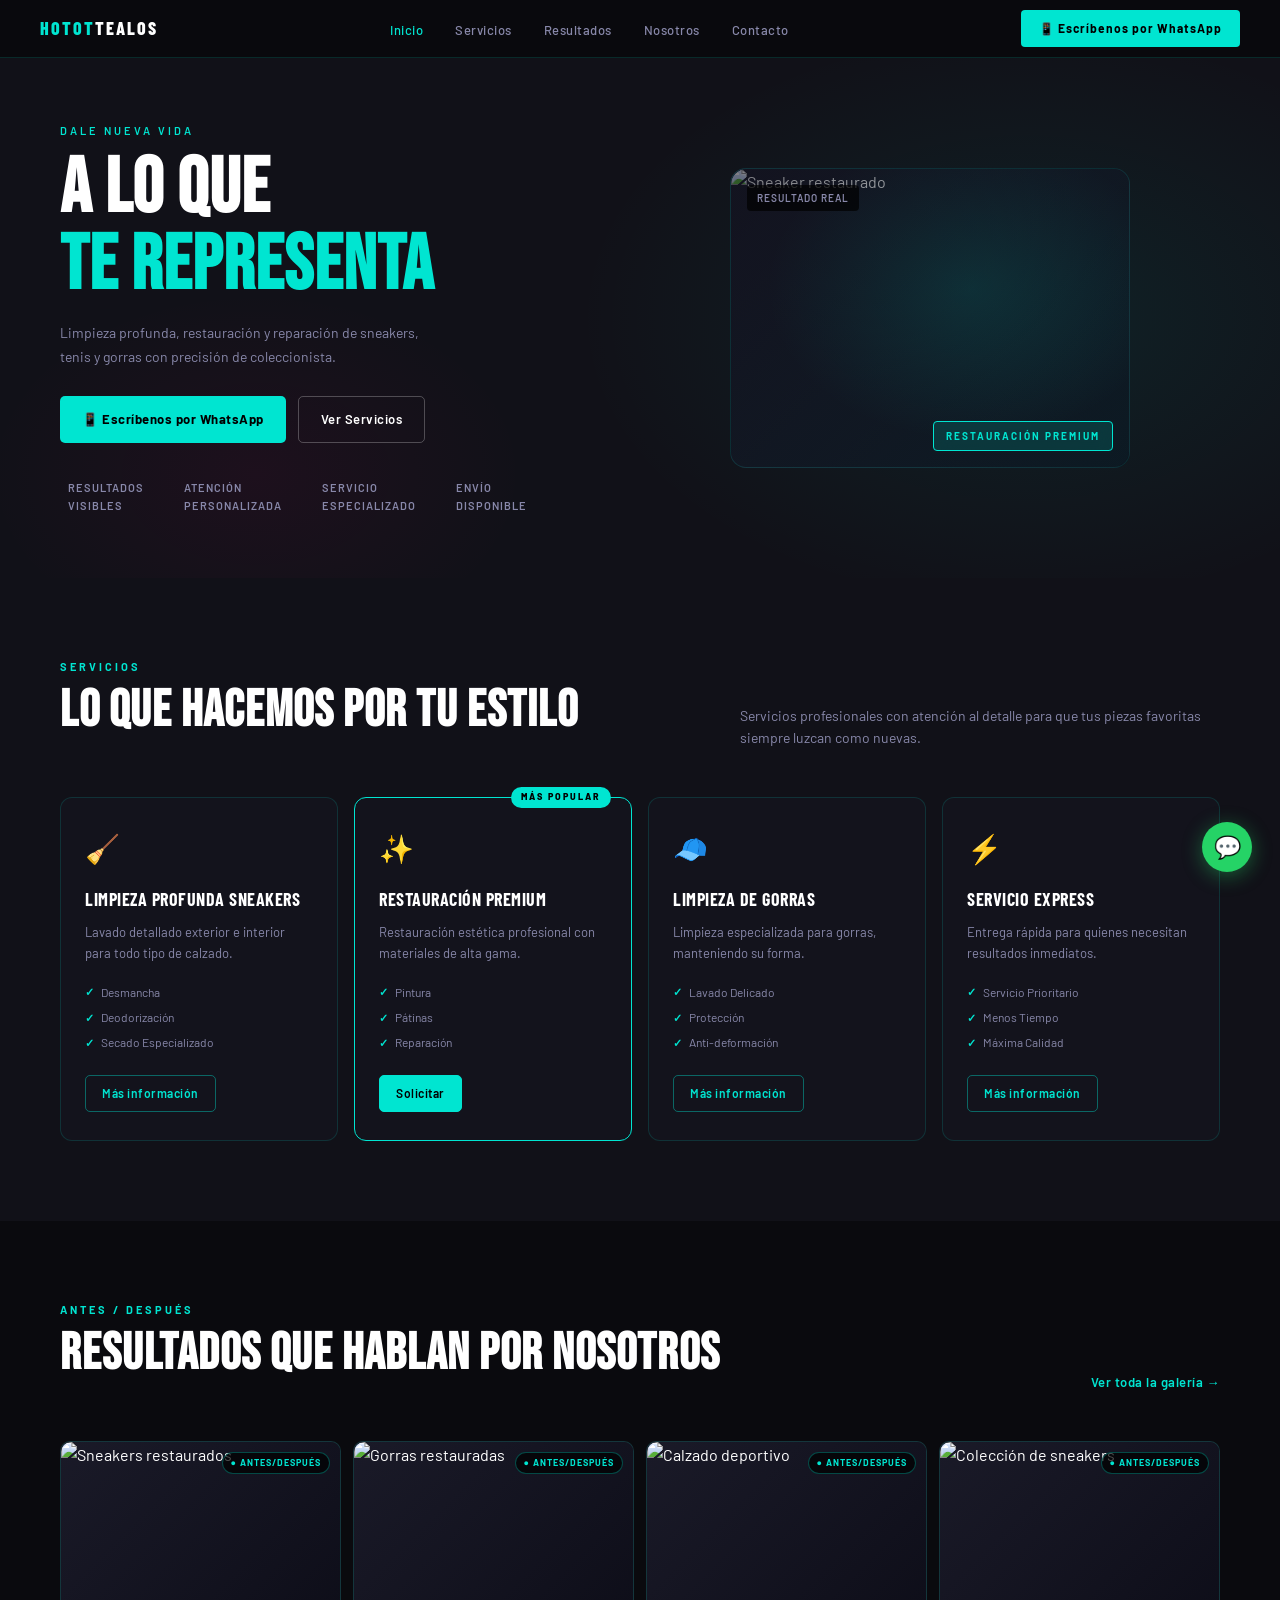
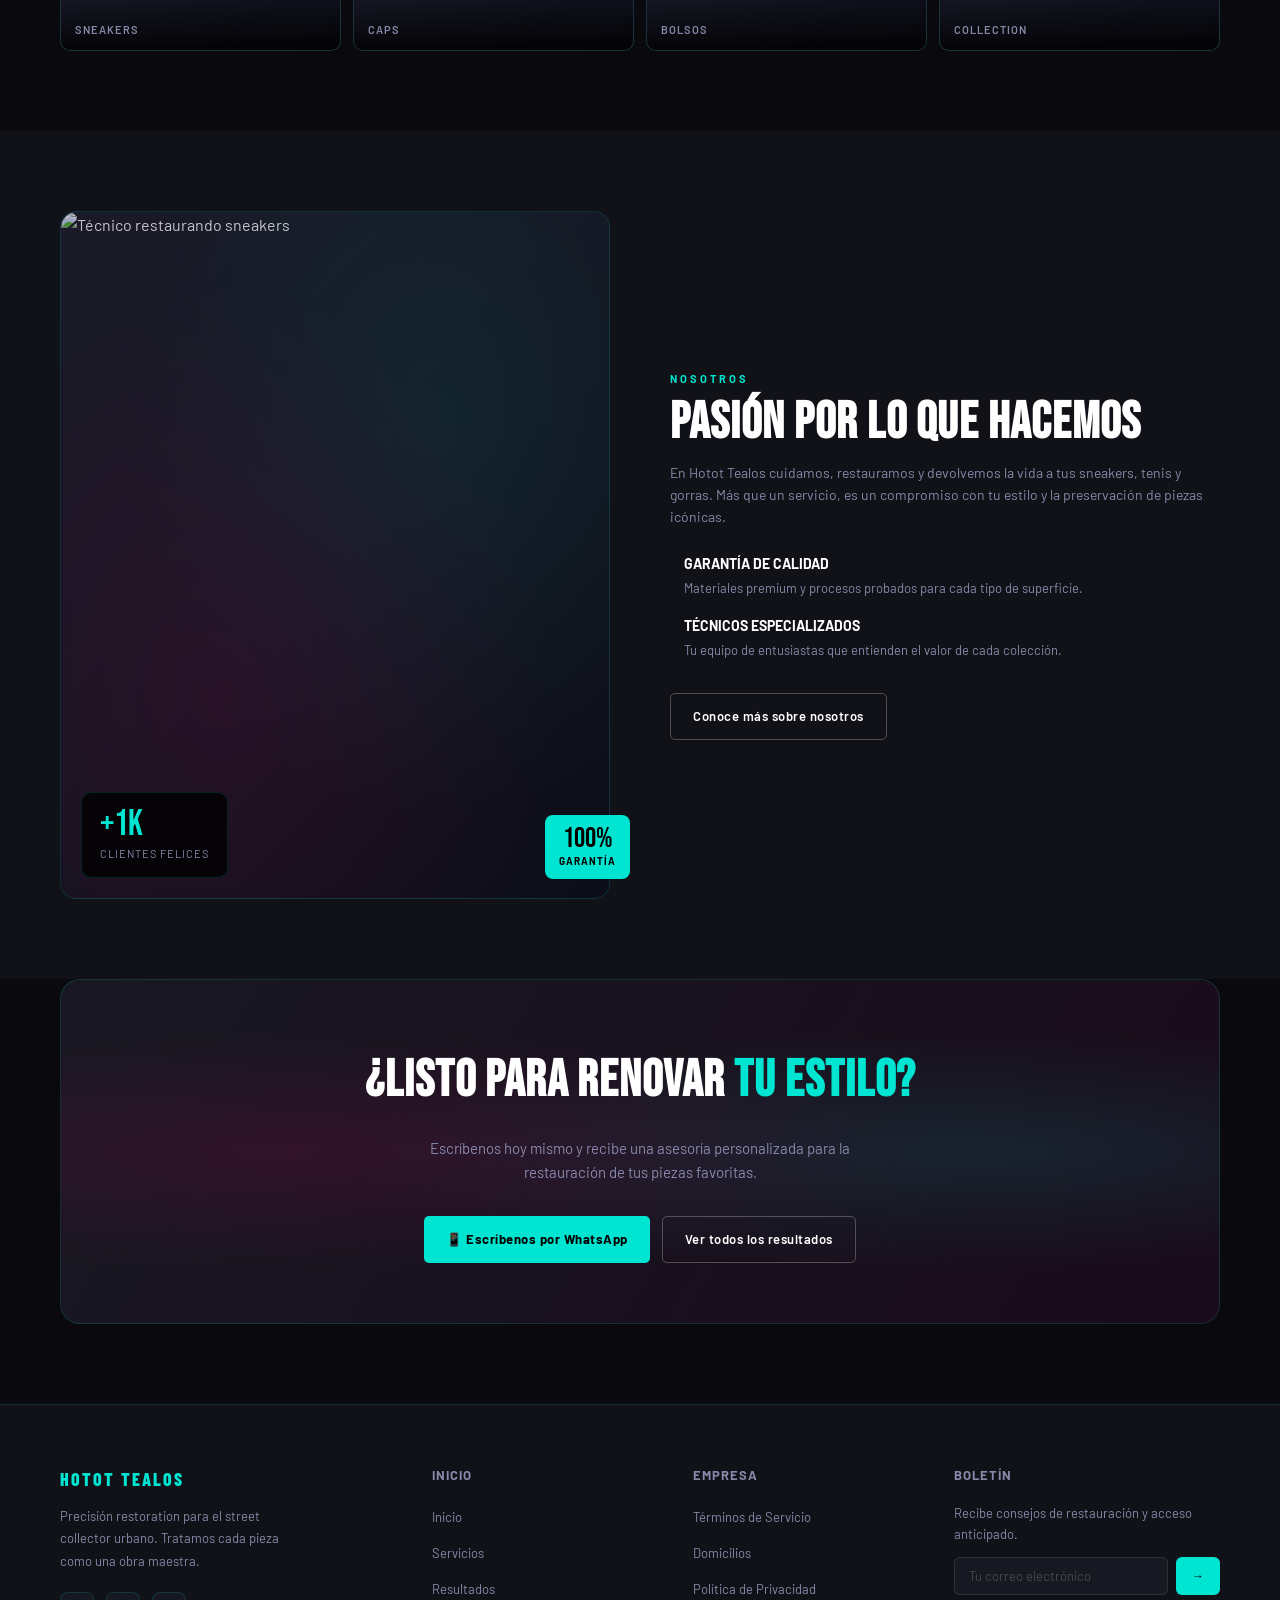
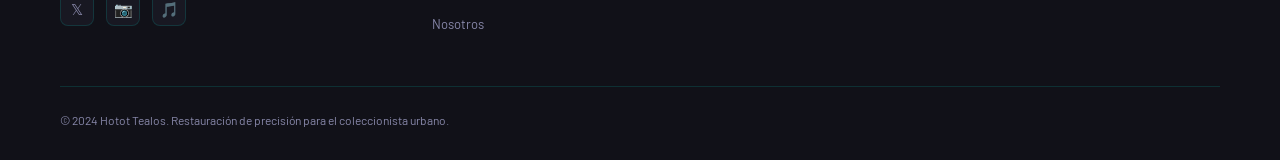
==== commit 10d1d63c: "sexo anal" ====
--- a/index.html
+++ b/index.html
@@ -421,9 +421,9 @@
         <div class="footer-brand-name">HOTOT TEALOS</div>
         <p class="footer-brand-desc">Precisión restoration para el street collector urbano. Tratamos cada pieza como una obra maestra.</p>
         <div class="footer-socials">
-          <a class="social-btn" href="#"></a>
-          <a class="social-btn" href="#"></a>
-          <a class="social-btn" href="#"></a>
+                    <a class="social-btn" href="#">𝕏</a>
+          <a class="social-btn" href="#">📷</a>
+          <a class="social-btn" href="#">🎵</a>
         </div>
       </div>
       <div>
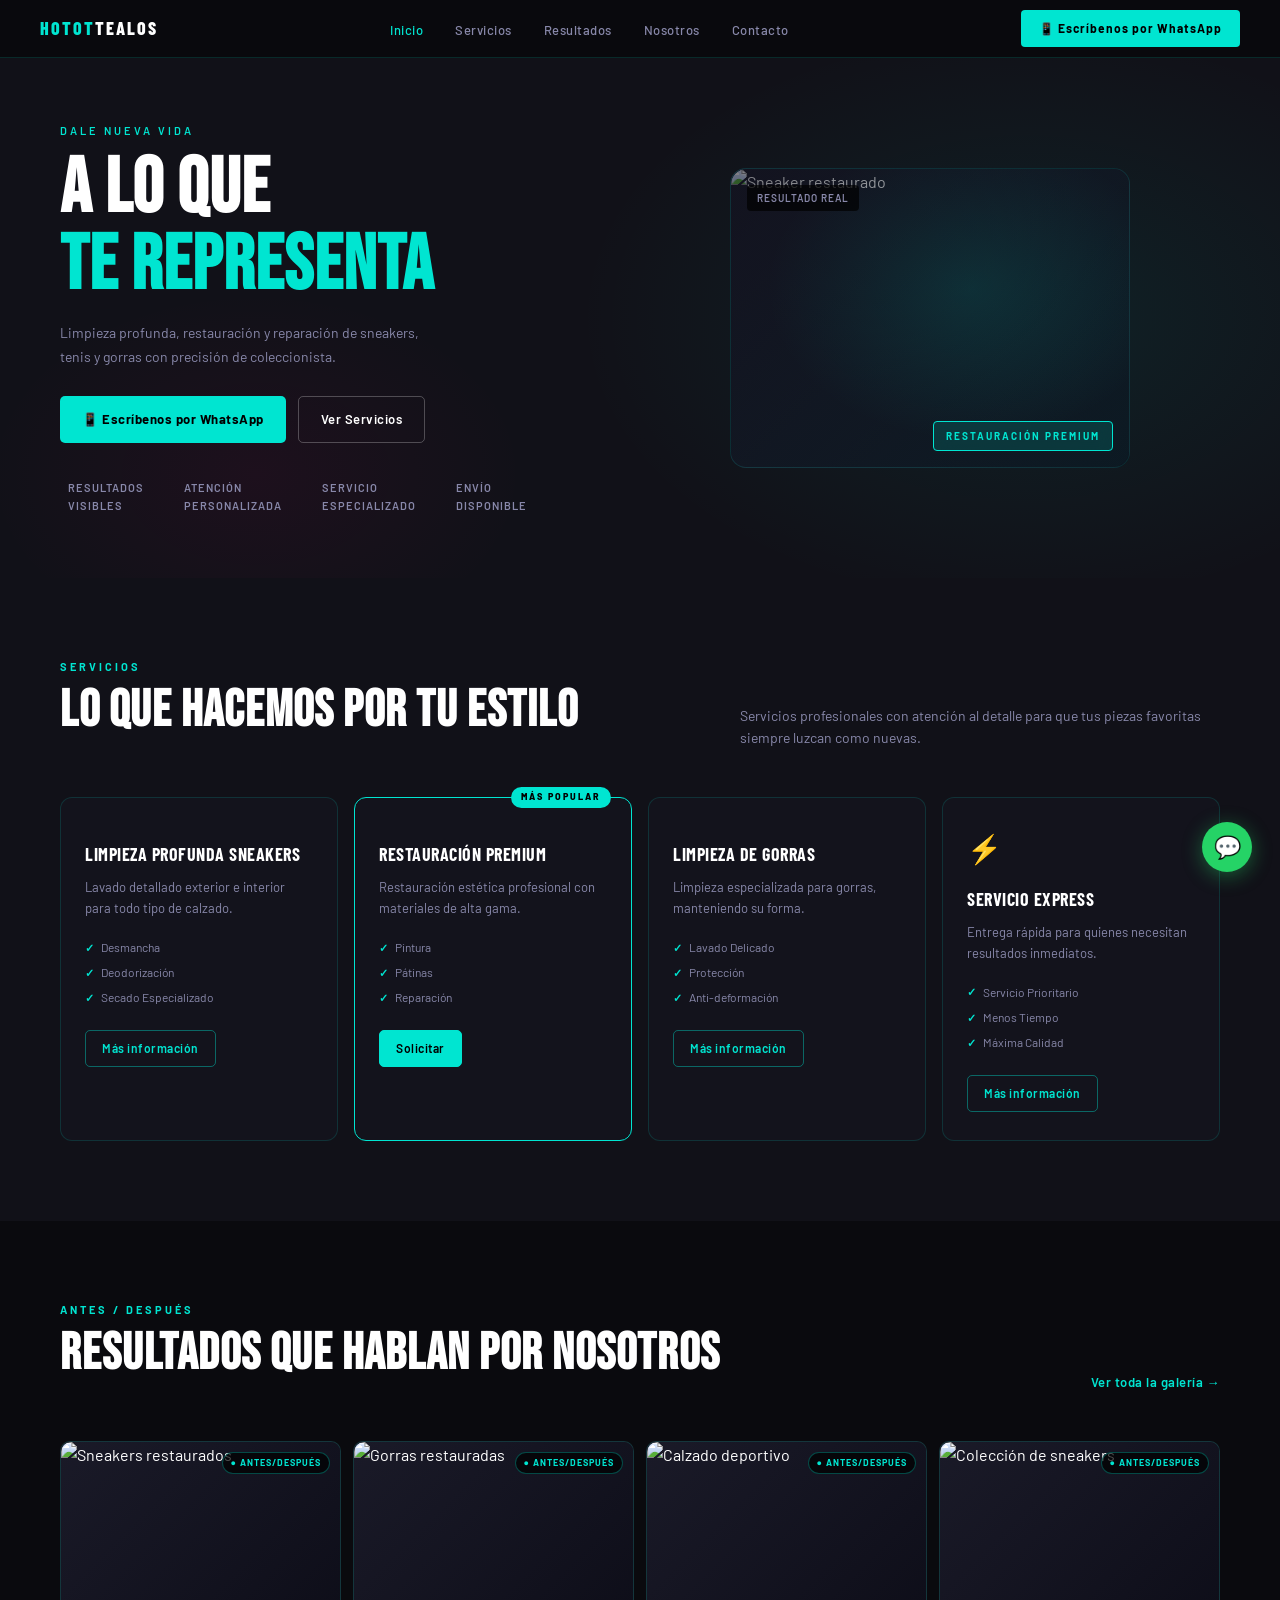
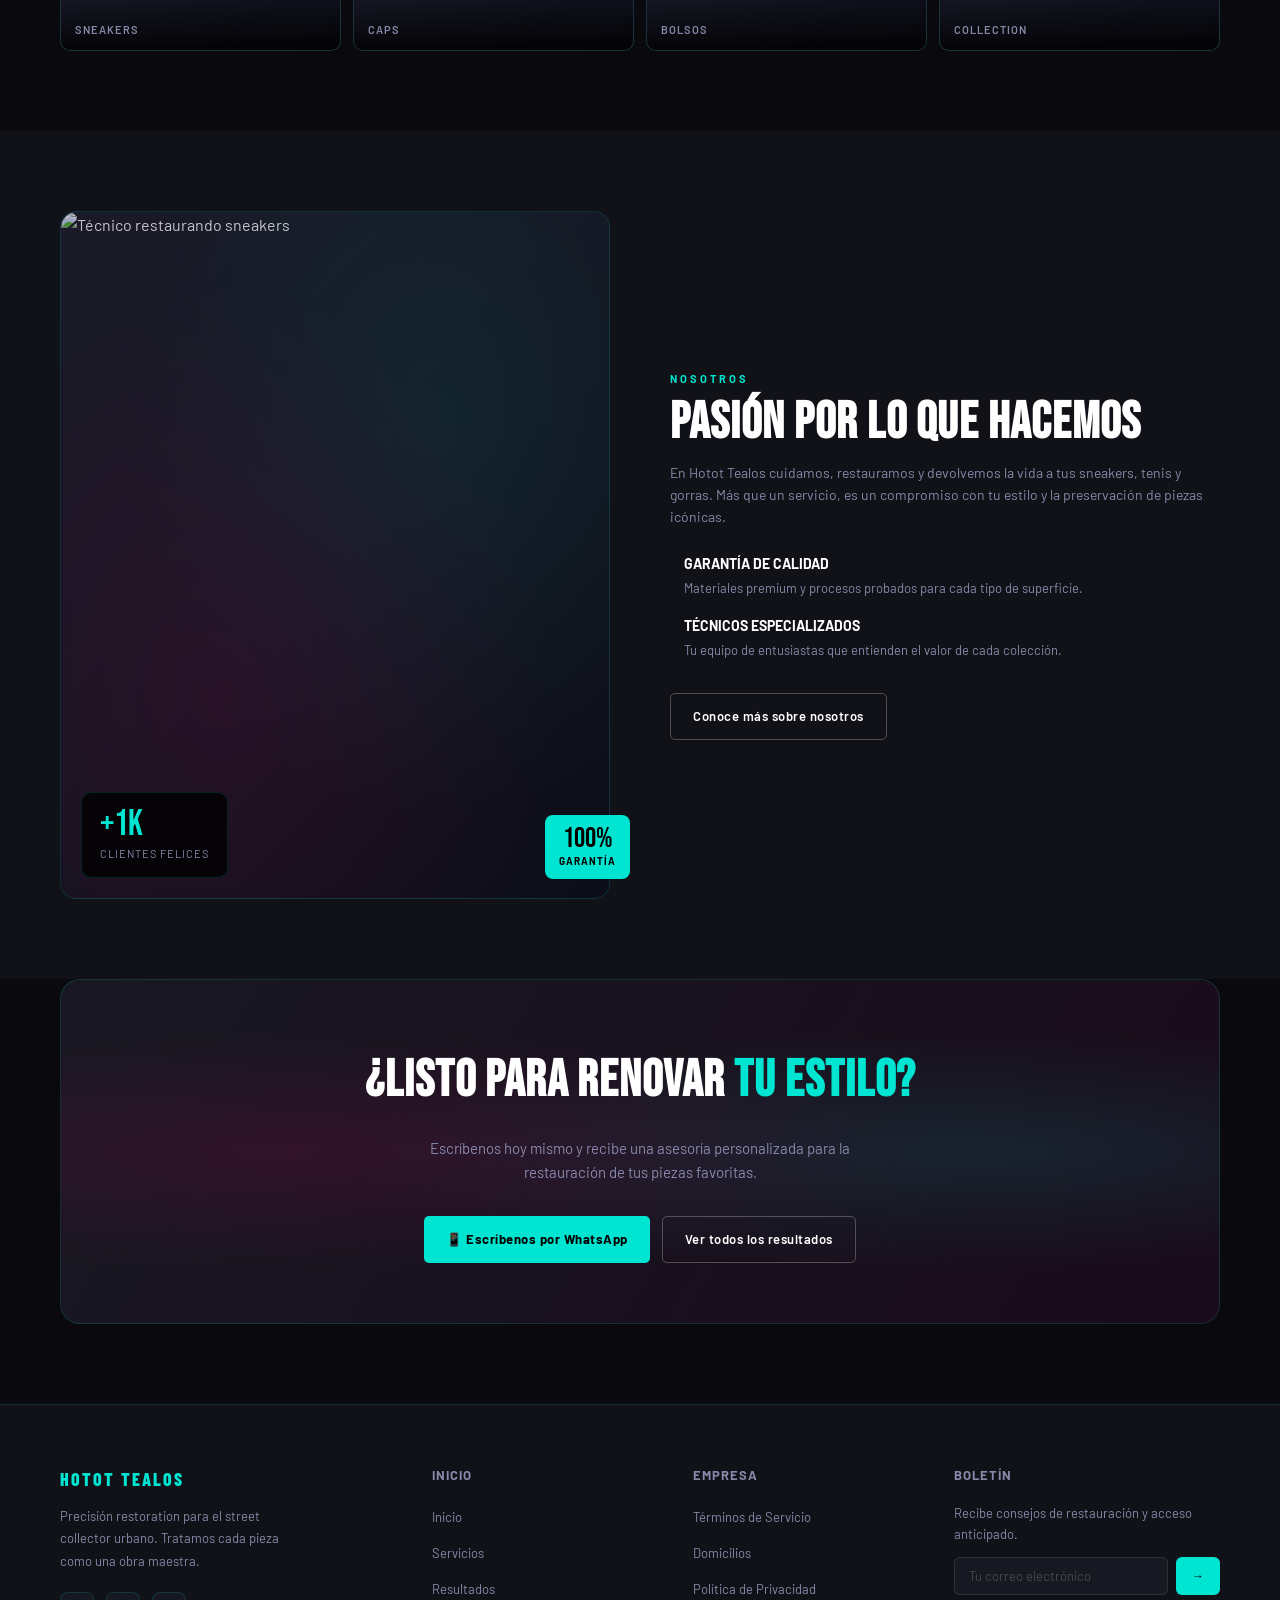
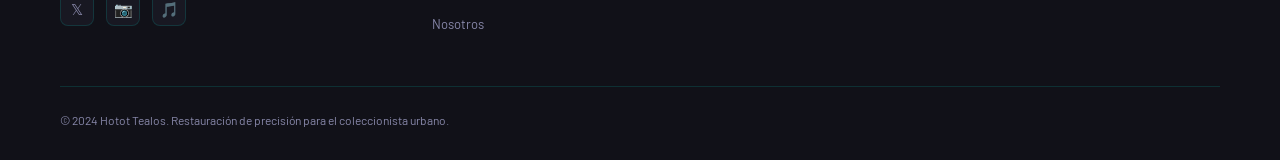
==== commit 17944cbf: "saasdasda" ====
--- a/index.html
+++ b/index.html
@@ -275,7 +275,7 @@
     </div>
     <div class="services-grid">
       <div class="service-card">
-        <div class="service-icon">🧹</div>
+        <div class="service-icon"></div>
         <div class="service-name">LIMPIEZA PROFUNDA SNEAKERS</div>
         <div class="service-desc">Lavado detallado exterior e interior para todo tipo de calzado.</div>
         <ul class="service-features">
@@ -287,7 +287,7 @@
       </div>
       <div class="service-card popular">
         <span class="popular-badge">MÁS POPULAR</span>
-        <div class="service-icon">✨</div>
+        <div class="service-icon"></div>
         <div class="service-name">RESTAURACIÓN PREMIUM</div>
         <div class="service-desc">Restauración estética profesional con materiales de alta gama.</div>
         <ul class="service-features">
@@ -298,7 +298,7 @@
         <a href="contacto.html" class="btn-sm filled">Solicitar</a>
       </div>
       <div class="service-card">
-        <div class="service-icon">🧢</div>
+        <div class="service-icon"></div>
         <div class="service-name">LIMPIEZA DE GORRAS</div>
         <div class="service-desc">Limpieza especializada para gorras, manteniendo su forma.</div>
         <ul class="service-features">
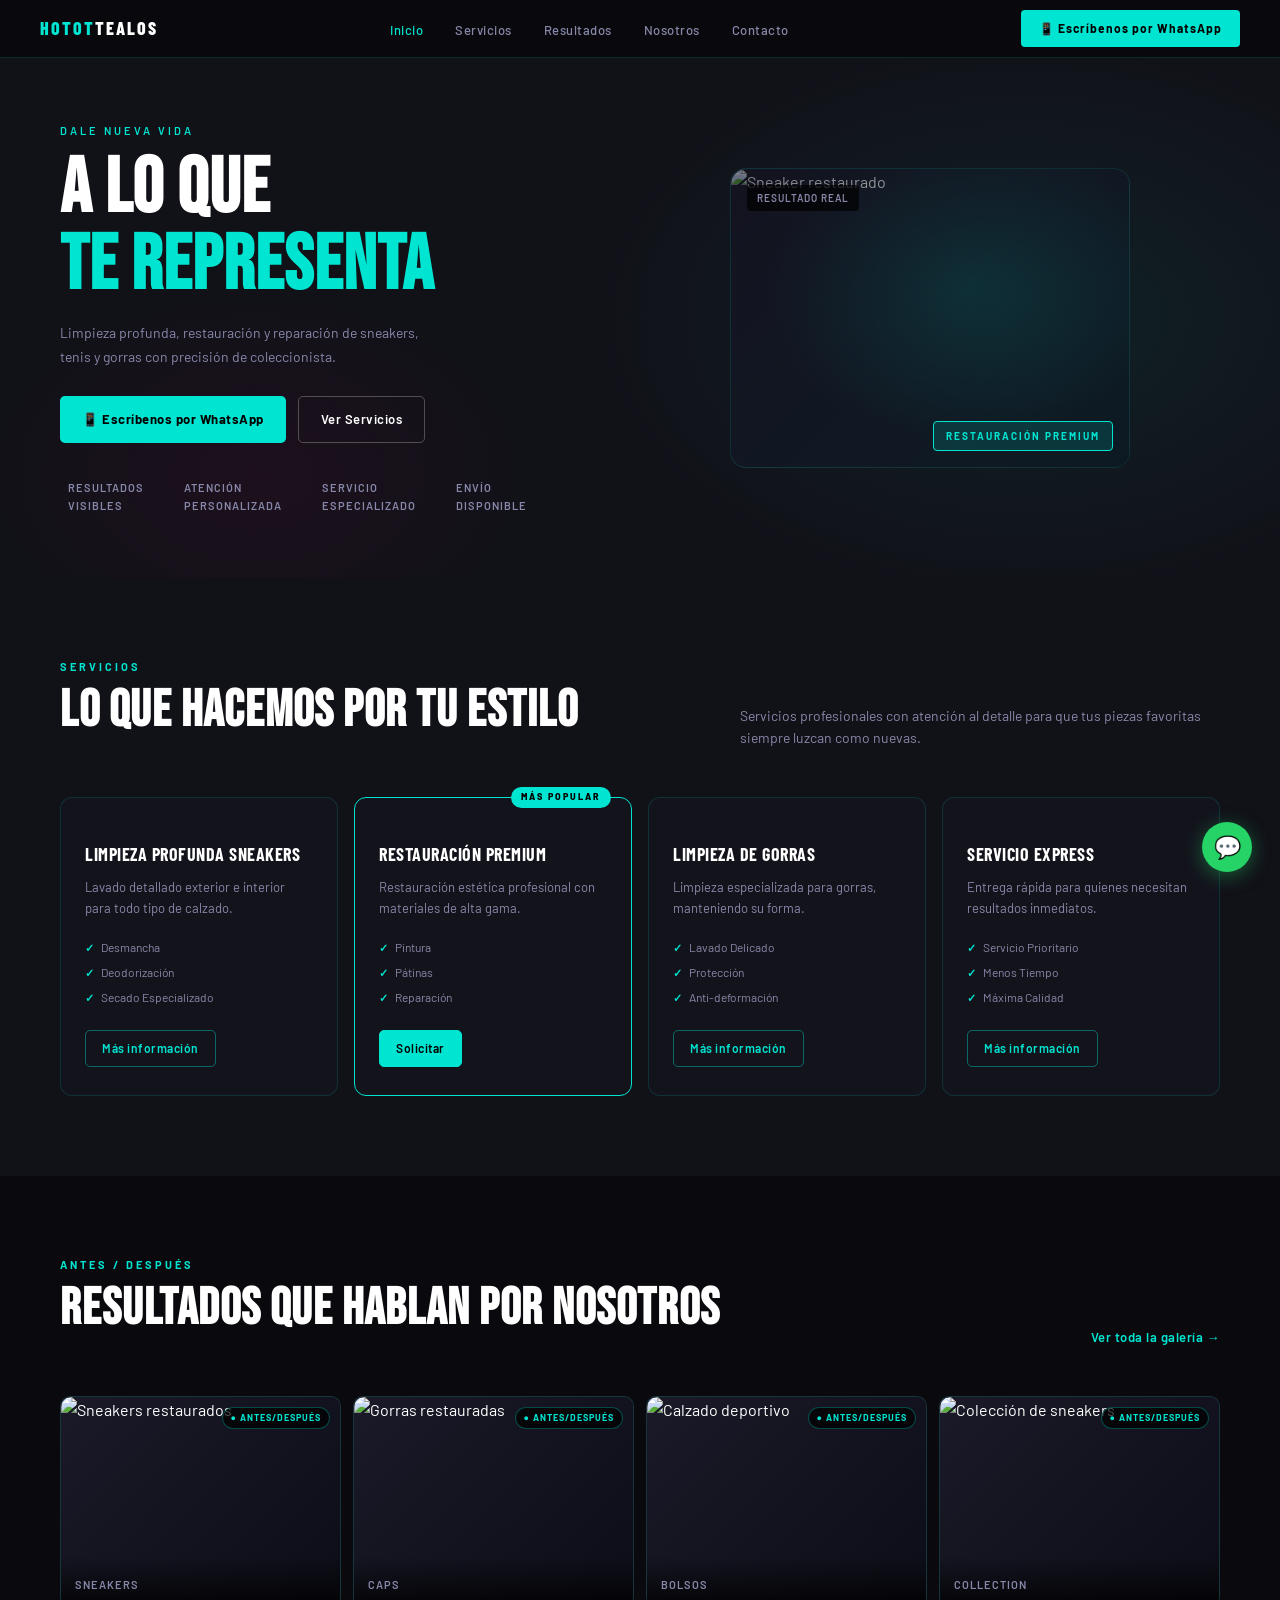
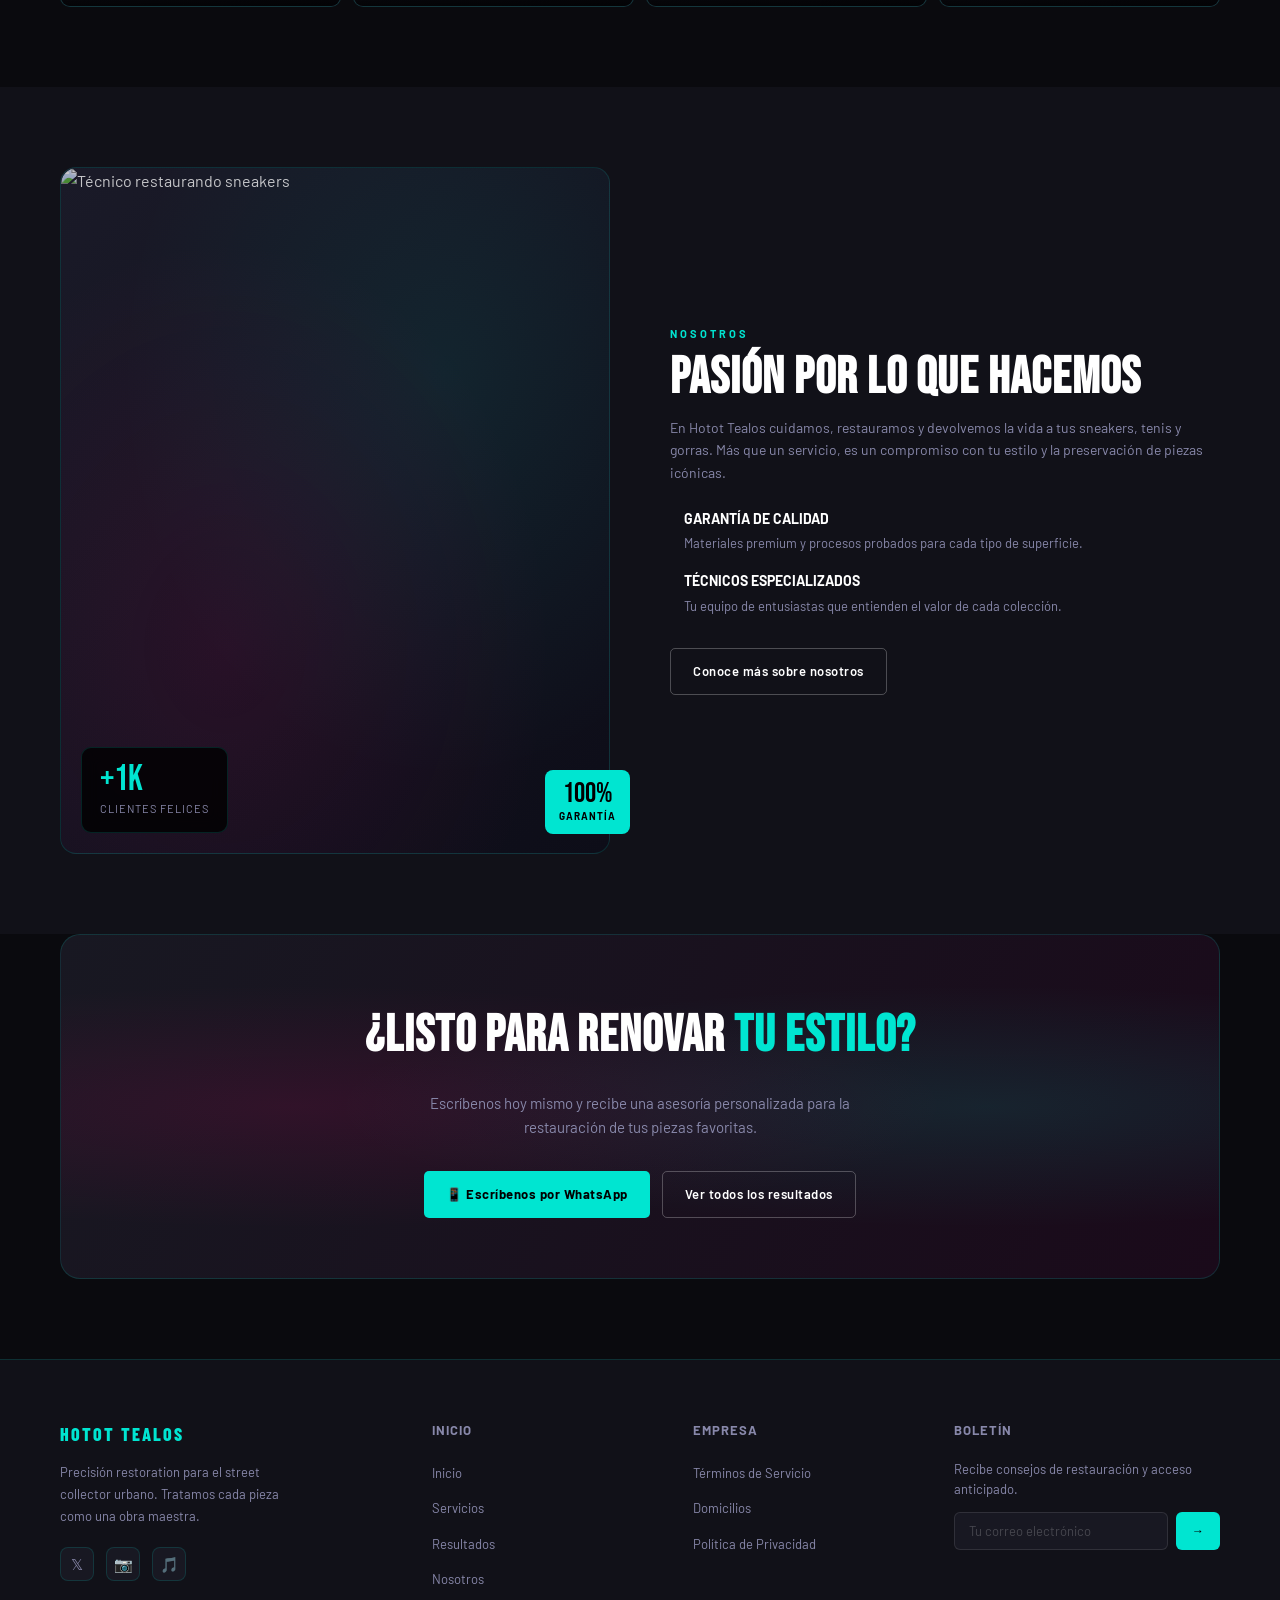
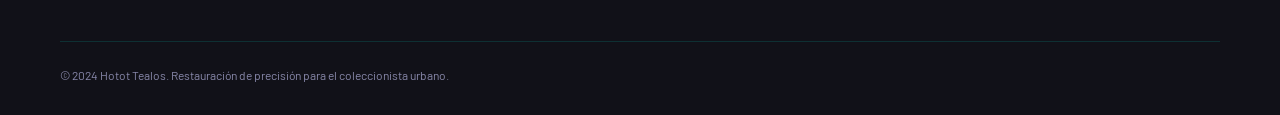
==== commit 2b4b2812: "asdasda" ====
--- a/index.html
+++ b/index.html
@@ -309,7 +309,7 @@
         <a href="servicios.html" class="btn-sm">Más información</a>
       </div>
       <div class="service-card">
-        <div class="service-icon">⚡</div>
+        <div class="service-icon"></div>
         <div class="service-name">SERVICIO EXPRESS</div>
         <div class="service-desc">Entrega rápida para quienes necesitan resultados inmediatos.</div>
         <ul class="service-features">
